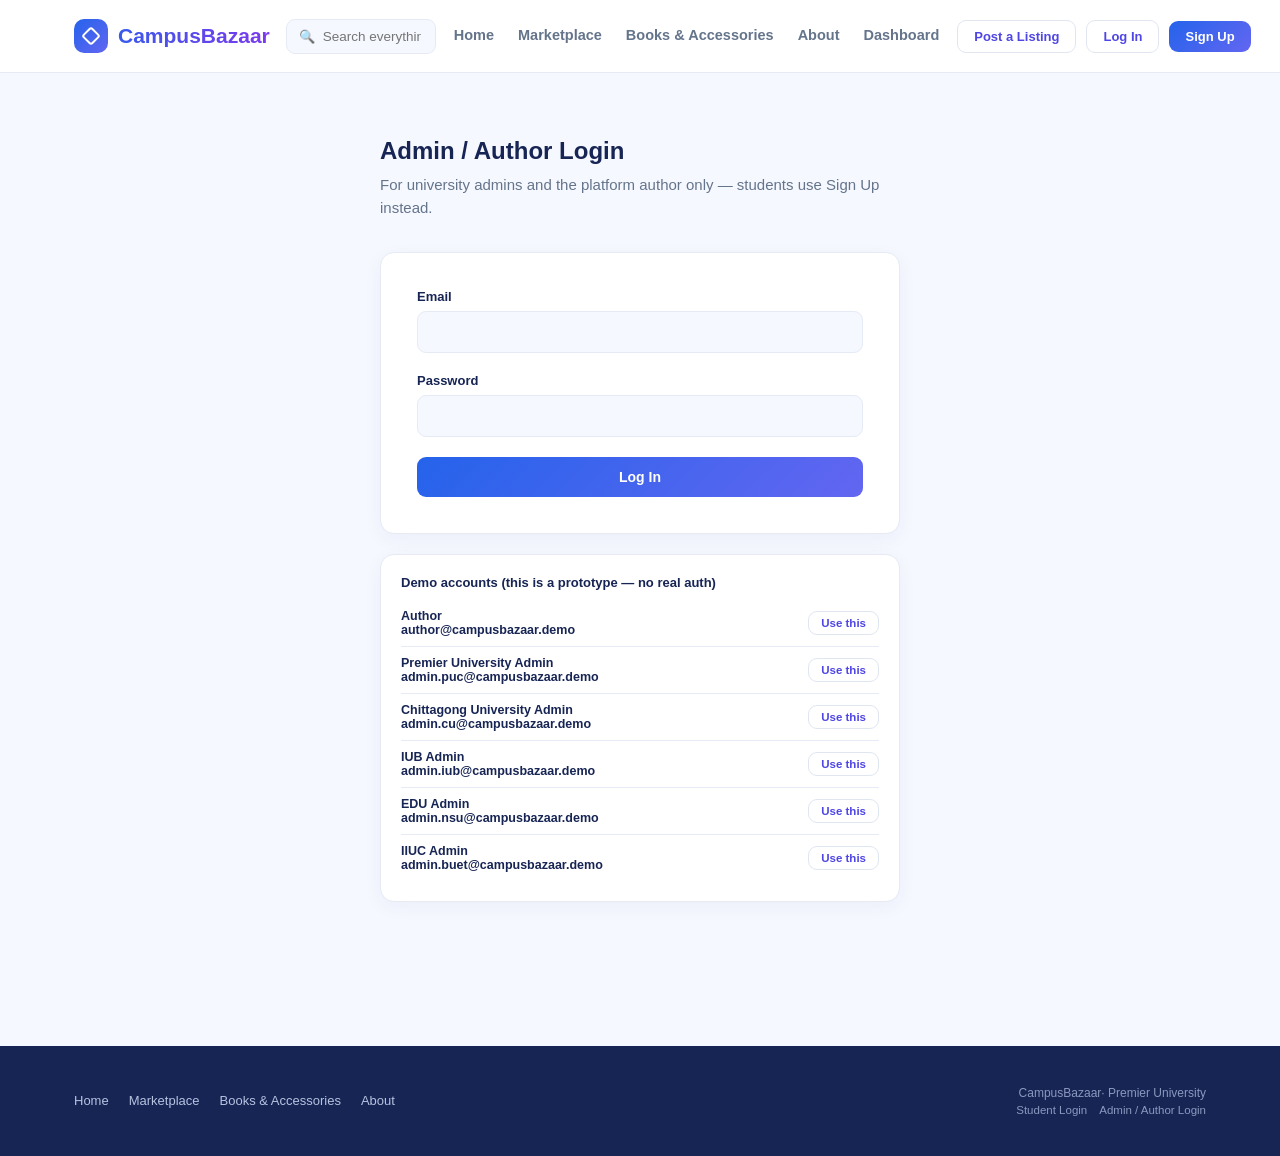
==== admin-login.html @ 133d4c68 "Add Maisha's Work" ====
<!DOCTYPE html>
<html lang="en">

<head>
  <meta charset="UTF-8">
  <meta name="viewport" content="width=device-width, initial-scale=1.0">
  <title>Admin Login — CampusBazaar</title>
  <link rel="stylesheet" href="common.css">
  <link rel="stylesheet" href="admin-login.css">
</head>

<body>

  <header class="site">
    <div id="site-header"></div>
  </header>

  <main class="wrap">
    <div class="section-pad narrow-col">
      <div class="section-head">
        <h2>Admin / Author Login</h2>
        <p>For university admins and the platform author only — students use Sign Up instead.</p>
      </div>
      <form class="form-card" id="adminLoginForm" novalidate>
        <div class="field" id="f-email">
          <label>Email</label>
          <input type="email" id="loginEmail">
          <div class="field-error">Enter the email for your admin or author account.</div>
        </div>
        <div class="field" id="f-password">
          <label>Password</label>
          <input type="password" id="loginPassword">
          <div class="field-error">Incorrect password.</div>
        </div>
        <button type="submit" class="btn btn-primary btn-block">Log In</button>
        <div class="toast error" id="loginError">No account matches that email and password.</div>
      </form>
      <div class="card-white demo-box">
        <div style="font-weight:700;font-size:13px;margin-bottom:10px;">Demo accounts (this is a prototype — no real
          auth)</div>
        <div id="demoAccountList"></div>
      </div>
    </div>
  </main>
  <footer class="site">
    <div id="site-footer"></div>
  </footer>
  <script>window.CB_ACTIVE_PAGE = '';</script>
  <script src="data.js"></script>
  <script src="store.js"></script>
  <script src="shared.js"></script>
  <script src="nav.js"></script>
  <script src="admin-login.js"></script>
</body>
</html>
---- common.css ----
/*CampusBazaar — common.css*/

:root {
  /* brand colours */
  --blue: #2563EB;
  --indigo: #4F46E5;
  --purple: #7C3AED;
  --navy: #172554;
  --bg: #F6F8FF;
  --white: #FFFFFF;
  --text: #172554;
  --text-2: #64748B;
  --border: #E5EAF4;
  --border-btn: #E0E6F0;
  --success: #10B981;
  --warning: #F59E0B;
  --danger: #EF4444;

  /* gradients */
  --grad-btn: linear-gradient(135deg, #2563EB, #6366F1);
  --grad-heading: linear-gradient(90deg, #2563EB, #7C3AED);

  /* shape */
  --radius-sm: 9px;
  --radius-md: 14px;
  --shadow-card: 0 5px 18px rgba(40, 65, 130, .05);
  --shadow-hover: 0 10px 28px rgba(40, 65, 130, .12);

  --font: Arial, sans-serif;
}
* {
  box-sizing: border-box;
}
html {
  scroll-behavior: smooth;
}
body {
  margin: 0;
  font-family: var(--font);
  background: var(--bg);
  color: var(--text);
  -webkit-font-smoothing: antialiased;
}
img,
svg {
  display: block;
  max-width: 100%;
}
a {
  color: inherit;
  text-decoration: none;
}
button {
  font-family: inherit;
  cursor: pointer;
}
input,
select,
textarea {
  font-family: inherit;
}
h1,
h2,
h3,
h4 {
  font-family: var(--font);
  margin: 0;
  color: var(--navy);
}
p {
  margin: 0;
  line-height: 1.55;
}
.mono {
  font-family: var(--font);
  font-weight: 700;
}
/* gradient text */
.grad-text,
.hero h1 em {
  background: var(--grad-heading);
  -webkit-background-clip: text;
  background-clip: text;
  -webkit-text-fill-color: transparent;
  color: transparent;
  font-style: normal;
}
/*layout helpers*/
.wrap {
  max-width: 1180px;
  margin: 0 auto;
  padding: 0 24px;
}
.eyebrow {
  font-size: 12px;
  letter-spacing: 1.5px;
  text-transform: uppercase;
  color: var(--indigo);
  font-weight: 700;
}
.section-pad {
  padding: 64px 0;
}
.section-head {
  margin-bottom: 32px;
}
.section-head p {
  color: var(--text-2);
  margin-top: 8px;
  font-size: 15px;
}
.grid {
  display: grid;
  gap: 20px;
}
.grid-3 {
  grid-template-columns: repeat(3, 1fr);
}
.grid-4 {
  grid-template-columns: repeat(4, 1fr);
}
@media(max-width:900px) {
  .grid-3 {
    grid-template-columns: repeat(2, 1fr);
  }
  .grid-4 {
    grid-template-columns: repeat(2, 1fr);
  }
}
@media(max-width:600px) {
  .grid-3,
  .grid-4 {
    grid-template-columns: 1fr;
  }
}
/*buttons (two styles only)*/
.btn {
  display: inline-flex;
  align-items: center;
  justify-content: center;
  gap: 8px;
  padding: 12px 22px;
  border-radius: 9px;
  font-weight: 700;
  font-size: 14px;
  border: 1px solid transparent;
  transition: transform .15s ease, box-shadow .15s ease, filter .15s ease, background .15s ease;
  white-space: nowrap;
}
.btn:active {
  transform: scale(0.97);
}
/* primary */
.btn-primary {
  background: var(--grad-btn);
  color: #fff;
  border: none;
}
.btn-primary:hover {
  filter: brightness(1.08);
  box-shadow: 0 6px 16px rgba(37, 99, 235, .28);
}
/* white with border*/
.btn-outline,
.btn-ghost {
  background: #fff;
  color: var(--indigo);
  border: 1px solid var(--border-btn);
}
.btn-outline:hover,
.btn-ghost:hover {
  border-color: var(--indigo);
  background: var(--bg);
}
.btn-sm {
  padding: 8px 16px;
  font-size: 13px;
}
.btn-block {
  width: 100%;
}
/* destructive action */
.btn-danger-outline {
  background: #fff;
  color: var(--danger);
  border: 1px solid var(--border-btn);
}
.btn-danger-outline:hover {
  border-color: var(--danger);
  background: #FEF2F2;
}
.btn:disabled {
  opacity: 0.5;
  cursor: not-allowed;
}
.btn:disabled:hover {
  filter: none;
  box-shadow: none;
}
/*top nav*/
header.site {
  position: sticky;
  top: 0;
  z-index: 100;
  background: rgba(255, 255, 255, 0.92);
  backdrop-filter: blur(8px);
  border-bottom: 1px solid var(--border);
}
.nav-inner {
  display: flex;
  align-items: center;
  justify-content: space-between;
  height: 72px;
  gap: 16px;
}
.logo {
  display: flex;
  align-items: center;
  gap: 10px;
  font-weight: 700;
  font-size: 21px;
  flex-shrink: 0;
  background: var(--grad-heading);
  -webkit-background-clip: text;
  background-clip: text;
  -webkit-text-fill-color: transparent;
  color: transparent;
}
.logo-mark {
  width: 34px;
  height: 34px;
  border-radius: 10px;
  background: var(--grad-btn);
  position: relative;
  flex-shrink: 0;
}
.logo-mark::after {
  content: "";
  position: absolute;
  inset: 10px;
  border: 2px solid #fff;
  border-radius: 3px;
  transform: rotate(45deg);
}
.nav-links {
  display: flex;
  gap: 20px;
  align-items: center;
}
.nav-links a:not(.btn) {
  font-size: 14.5px;
  font-weight: 700;
  color: var(--text-2);
  padding: 6px 2px;
  border-bottom: 2px solid transparent;
  transition: border-color .15s ease, color .15s ease;
}
.nav-links a:not(.btn):hover,
.nav-links a.active {
  color: var(--indigo);
  border-color: var(--indigo);
}
.nav-links a {
  white-space: nowrap;
}
/* buttons live in .nav-actions on desktop and inside the dropdown menu on mobile */
.nav-links .btn {
  display: none;
}
.nav-actions {
  display: flex;
  align-items: center;
  gap: 10px;
  flex-shrink: 0;
}
.hamburger {
  display: none;
  flex-direction: column;
  gap: 5px;
  width: 28px;
  background: none;
  border: none;
  padding: 4px;
}
.hamburger span {
  display: block;
  height: 2px;
  background: var(--navy);
  border-radius: 2px;
}
/* global search box in the nav */
.nav-search {
  position: relative;
  flex: 1;
  min-width: 150px;
  max-width: 260px;
}
.nav-search form {
  display: block;
  width: 100%;
  margin: 0;
}
.nav-search input {
  width: 100%;
  padding: 9px 14px 9px 36px;
  border-radius: 9px;
  border: 1px solid var(--border);
  background: var(--bg);
  font-size: 13.5px;
  color: var(--text);
}
.nav-search input:focus {
  outline: none;
  border-color: var(--blue);
  background: var(--white);
}
.nav-search .icon {
  position: absolute;
  left: 13px;
  top: 50%;
  transform: translateY(-50%);
  color: var(--text-2);
  font-size: 13px;
  background: none;
  border: none;
  padding: 0;
  margin: 0;
  cursor: pointer;
  line-height: 1;
  z-index: 1;
}
@media(max-width:960px) {
  .nav-search {
    display: none;
  }
  .nav-links {
    position: fixed;
    top: 72px;
    left: 0;
    right: 0;
    background: var(--white);
    flex-direction: column;
    align-items: flex-start;
    padding: 20px 24px;
    gap: 16px;
    border-bottom: 1px solid var(--border);
    transform: translateY(-130%);
    opacity: 0;
    transition: transform .25s ease, opacity .25s ease;
    pointer-events: none;
    z-index: 99;
  }
  .nav-links.open {
    transform: translateY(0);
    opacity: 1;
    pointer-events: auto;
  }
  .hamburger {
    display: flex;
  }
  .nav-links .btn {
    display: inline-flex;
  }
  .nav-actions .btn {
    display: none;
  }
}
/* cards */
.listing-card,
.form-card,
.card-white,
.dash-row,
.verify-row,
.admin-list-row,
.review-card,
.seller-box,
.team-card,
.chat-box {
  background: var(--white);
  border: 1px solid var(--border);
  border-radius: 14px;
  box-shadow: var(--shadow-card);
}
.listing-card {
  overflow: hidden;
  position: relative;
  cursor: pointer;
  transition: transform .18s ease, box-shadow .18s ease;
  display: flex;
  flex-direction: column;
}
.listing-card:hover {
  transform: translateY(-4px);
  box-shadow: var(--shadow-hover);
}
.listing-thumb {
  height: 150px;
  display: flex;
  align-items: center;
  justify-content: center;
  font-size: 52px;
  background: linear-gradient(135deg, #EEF2FF, #F5F3FF);
}
.listing-body {
  padding: 16px 18px 18px;
  flex: 1;
  display: flex;
  flex-direction: column;
  gap: 8px;
}
.listing-tags {
  display: flex;
  gap: 6px;
  flex-wrap: wrap;
}
.tag {
  font-size: 10.5px;
  font-weight: 700;
  letter-spacing: 0.5px;
  text-transform: uppercase;
  padding: 4px 9px;
  border-radius: 999px;
  background: #EEF2FF;
  color: var(--indigo);
}
.tag.exchange {
  background: rgba(245, 158, 11, 0.15);
  color: #B45309;
}
.tag.sold {
  background: rgba(239, 68, 68, 0.12);
  color: var(--danger);
}
.listing-title {
  font-size: 16px;
  font-weight: 700;
  color: var(--text);
}
.listing-meta {
  font-size: 12.5px;
  color: var(--text-2);
}
.listing-price {
  font-weight: 700;
  color: var(--indigo);
  font-size: 16px;
  margin-top: auto;
  padding-top: 6px;
}
.listing-seller-row {
  display: flex;
  align-items: center;
  gap: 6px;
  font-size: 12px;
  color: var(--text-2);
}
/* verified stamp — reused for students AND admins */
.stamp {
  display: inline-flex;
  align-items: center;
  justify-content: center;
  gap: 5px;
  padding: 5px 12px 5px 6px;
  border: 1px solid var(--success);
  border-radius: 999px;
  color: #047857;
  font-size: 10px;
  font-weight: 700;
  letter-spacing: 1px;
  background: rgba(16, 185, 129, 0.08);
  flex-shrink: 0;
}
.stamp.pending {
  border-color: var(--warning);
  color: #B45309;
  background: rgba(245, 158, 11, 0.08);
}
.stamp.rejected {
  border-color: var(--danger);
  color: var(--danger);
  background: rgba(239, 68, 68, 0.06);
}
.stamp-icon {
  width: 16px;
  height: 16px;
  border-radius: 50%;
  background: var(--success);
  color: var(--white);
  display: flex;
  align-items: center;
  justify-content: center;
  font-size: 10px;
  flex-shrink: 0;
}
.stamp.pending .stamp-icon {
  background: var(--warning);
}
.stamp.rejected .stamp-icon {
  background: var(--danger);
}
.stamp.lg {
  padding: 10px 18px 10px 10px;
  font-size: 12px;
}
.stamp.lg .stamp-icon {
  width: 24px;
  height: 24px;
  font-size: 13px;
}
/*filter pills / search*/
.filter-bar {
  display: flex;
  gap: 10px;
  flex-wrap: wrap;
  align-items: center;
  margin-bottom: 28px;
}
.pill {
  padding: 9px 18px;
  border-radius: 9px;
  border: 1px solid var(--border-btn);
  background: var(--white);
  font-size: 13.5px;
  font-weight: 700;
  color: var(--indigo);
  transition: all .15s ease;
}
.pill:hover {
  border-color: var(--indigo);
}
.pill.active {
  background: var(--grad-btn);
  border-color: transparent;
  color: var(--white);
}
.search-input-wrap {
  position: relative;
  flex: 1;
  min-width: 200px;
}
.search-input {
  width: 100%;
  padding: 11px 16px 11px 40px;
  border-radius: 9px;
  border: 1px solid var(--border);
  background: var(--white);
  font-size: 14px;
  color: var(--text);
}
.search-input:focus {
  outline: none;
  border-color: var(--blue);
}
.search-icon {
  position: absolute;
  left: 16px;
  top: 50%;
  transform: translateY(-50%);
  color: var(--text-2);
  font-size: 14px;
}
/* forms */
.form-card {
  padding: 36px;
}
.field {
  margin-bottom: 20px;
}
.field label {
  display: block;
  font-size: 13px;
  font-weight: 700;
  color: var(--text);
  margin-bottom: 7px;
}
.field .hint {
  font-size: 11.5px;
  color: var(--text-2);
  margin-top: 5px;
}
.field input[type=text],
.field input[type=email],
.field input[type=tel],
.field input[type=number],
.field input[type=password],
.field select,
.field textarea {
  width: 100%;
  padding: 12px 14px;
  border-radius: var(--radius-sm);
  border: 1px solid var(--border);
  background: var(--bg);
  font-size: 14px;
  color: var(--text);
  transition: border-color .15s ease;
}
.field input:focus,
.field select:focus,
.field textarea:focus {
  outline: none;
  border-color: var(--blue);
  background: var(--white);
}
.field textarea {
  resize: vertical;
  min-height: 96px;
}
.field-row {
  display: grid;
  grid-template-columns: 1fr 1fr;
  gap: 16px;
}
@media(max-width:600px) {
  .field-row {
    grid-template-columns: 1fr;
  }
}
.field-error {
  color: var(--danger);
  font-size: 11.5px;
  margin-top: 5px;
  display: none;
}
.field.invalid input,
.field.invalid select,
.field.invalid textarea {
  border-color: var(--danger);
}
.field.invalid .field-error {
  display: block;
}
.mode-toggle {
  display: flex;
  gap: 10px;
}
.mode-option {
  flex: 1;
  padding: 14px;
  border: 1px solid var(--border-btn);
  border-radius: var(--radius-sm);
  text-align: center;
  cursor: pointer;
  font-weight: 700;
  font-size: 13.5px;
  color: var(--indigo);
  background: var(--white);
  transition: all .15s ease;
}
.mode-option.selected {
  border-color: transparent;
  background: var(--grad-btn);
  color: var(--white);
}
.file-drop {
  border: 2px dashed var(--border-btn);
  border-radius: var(--radius-sm);
  padding: 26px;
  text-align: center;
  background: var(--bg);
  cursor: pointer;
  position: relative;
}
.file-drop input {
  position: absolute;
  inset: 0;
  opacity: 0;
  cursor: pointer;
}
.file-drop-icon {
  font-size: 26px;
  margin-bottom: 8px;
}
.file-preview {
  margin-top: 14px;
  display: none;
  align-items: center;
  gap: 12px;
  background: var(--white);
  border: 1px solid var(--border);
  border-radius: var(--radius-sm);
  padding: 10px 14px;
}
.file-preview img {
  width: 44px;
  height: 44px;
  object-fit: cover;
  border-radius: 6px;
}
.checkbox-row {
  display: flex;
  align-items: flex-start;
  gap: 10px;
  font-size: 13px;
  color: var(--text-2);
}
.checkbox-row input {
  margin-top: 3px;
  accent-color: var(--indigo);
}
.toast {
  display: none;
  margin-top: 18px;
  padding: 14px 18px;
  border-radius: var(--radius-sm);
  background: rgba(16, 185, 129, 0.1);
  border: 1px solid var(--success);
  color: #047857;
  font-size: 13.5px;
  font-weight: 700;
}
.toast.show {
  display: flex;
  align-items: center;
  gap: 8px;
}
.toast.warn {
  background: rgba(245, 158, 11, 0.12);
  border-color: var(--warning);
  color: #B45309;
}
.toast.error {
  background: rgba(239, 68, 68, 0.08);
  border-color: var(--danger);
  color: var(--danger);
}
/* dashboards / tabs / status */
.tabs {
  display: flex;
  gap: 6px;
  background: #EEF2FF;
  padding: 6px;
  border-radius: 12px;
  width: fit-content;
  margin-bottom: 26px;
}
.tab-btn {
  padding: 10px 20px;
  border-radius: 9px;
  font-size: 13.5px;
  font-weight: 700;
  background: transparent;
  border: none;
  color: var(--text-2);
}
.tab-btn.active {
  background: var(--white);
  color: var(--indigo);
  box-shadow: 0 2px 8px rgba(40, 65, 130, .10);
}
.tab-panel {
  display: none;
}
.tab-panel.active {
  display: block;
}
.dash-row,
.verify-row,
.admin-list-row {
  display: flex;
  align-items: center;
  justify-content: space-between;
  gap: 16px;
  padding: 16px 20px;
  margin-bottom: 12px;
  flex-wrap: wrap;
}
.dash-row-left {
  display: flex;
  align-items: center;
  gap: 14px;
}
.dash-thumb {
  width: 52px;
  height: 52px;
  border-radius: var(--radius-sm);
  background: #EEF2FF;
  display: flex;
  align-items: center;
  justify-content: center;
  font-size: 24px;
  flex-shrink: 0;
}
.status-badge {
  align-self: center;
  font-size: 10.5px;
  font-weight: 700;
  padding: 4px 10px;
  border-radius: 999px;
  letter-spacing: 0.5px;
}
.status-active,
.status-verified,
.status-accepted {
  background: rgba(16, 185, 129, 0.14);
  color: #047857;
}
.status-sold {
  background: rgba(239, 68, 68, 0.12);
  color: var(--danger);
}
.status-pending {
  background: rgba(245, 158, 11, 0.16);
  color: #B45309;
}
.status-rejected,
.status-declined {
  background: rgba(100, 116, 139, 0.14);
  color: var(--text-2);
}
.dash-actions {
  display: flex;
  gap: 8px;
}
/* avatars*/
.avatar,
.avatar-lg {
  border-radius: 50%;
  background: var(--grad-btn);
  color: var(--white);
  display: flex;
  align-items: center;
  justify-content: center;
  font-weight: 700;
  flex-shrink: 0;
}
.avatar {
  width: 44px;
  height: 44px;
}
.avatar-lg {
  width: 88px;
  height: 88px;
  font-size: 32px;
}
/*chat / contact*/
.chat-fab {
  width: 46px;
  height: 46px;
  border-radius: 50%;
  background: var(--grad-btn);
  color: var(--white);
  display: flex;
  align-items: center;
  justify-content: center;
  font-size: 19px;
  border: none;
  flex-shrink: 0;
  box-shadow: 0 4px 12px rgba(37, 99, 235, .28);
  transition: transform .15s ease;
}
.chat-fab:hover {
  transform: scale(1.06);
}
.chat-box {
  display: none;
  margin-top: 14px;
  overflow: hidden;
}
.chat-box.show {
  display: block;
}
.chat-box-header {
  background: var(--grad-btn);
  color: var(--white);
  padding: 12px 16px;
  font-size: 13px;
  font-weight: 700;
  display: flex;
  justify-content: space-between;
  align-items: center;
}
.chat-box-body {
  padding: 24px 16px;
  text-align: center;
  color: var(--text-2);
  font-size: 13px;
}
/* misc*/
.card-white {
  padding: 20px;
}
.divider {
  height: 1px;
  background: var(--border);
  margin: 36px 0;
}
.small-muted {
  font-size: 12.5px;
  color: var(--text-2);
}
.empty-state {
  padding: 40px;
  text-align: center;
  color: var(--text-2);
  font-size: 14px;
}
.back-link {
  display: inline-flex;
  align-items: center;
  gap: 6px;
  font-size: 13.5px;
  font-weight: 700;
  color: var(--text-2);
  margin-bottom: 20px;
}
.back-link:hover {
  color: var(--indigo);
}
/*  footer*/
footer.site {
  background: var(--navy);
  color: #B6C2E0;
  padding: 40px 0;
  margin-top: 80px;
}
.footer-inner {
  display: flex;
  justify-content: space-between;
  align-items: center;
  flex-wrap: wrap;
  gap: 16px;
}
.footer-links {
  display: flex;
  gap: 20px;
  flex-wrap: wrap;
}
.footer-links a {
  font-size: 13px;
  color: #B6C2E0;
}
.footer-links a:hover {
  color: var(--white);
}
.footer-note {
  font-size: 12px;
  color: #8A98BF;
}
.footer-admin-link {
  font-size: 11.5px;
  color: #8A98BF;
}
.footer-admin-link:hover {
  color: var(--white);
}
/* shared dashboard header (Admin / Author / Student dashboards)*/
.admin-header {
  display: flex;
  justify-content: space-between;
  align-items: flex-start;
  margin-bottom: 28px;
  flex-wrap: wrap;
  gap: 12px;
}
/* file:*/
.file-protocol-banner {
  background: #FEF3C7;
  color: #92400E;
  padding: 12px 20px;
  font-size: 13px;
  text-align: center;
  font-weight: 700;
}
.file-protocol-banner code {
  background: rgba(0, 0, 0, 0.08);
  padding: 2px 7px;
  border-radius: 4px;
  font-family: monospace;
}
/* review cards (seller profile + dashboard) */
.review-card {
  padding: 18px 20px;
  margin-bottom: 14px;
}
---- admin-login.css ----
/*admin-login.css */
.narrow-col {
  max-width: 520px;
  margin: 0 auto;
}
.demo-box {
  margin-top: 20px;
}
.demo-row {
  display: flex;
  justify-content: space-between;
  align-items: center;
  gap: 10px;
  padding: 9px 0;
  border-bottom: 1px solid var(--border);
  font-size: 12.5px;
}
.demo-row:last-child {
  border-bottom: none;
}
.demo-row button {
  background: #fff;
  border: 1px solid var(--border-btn);
  border-radius: 9px;
  padding: 5px 12px;
  font-size: 11.5px;
  font-weight: 600;
  color: var(--indigo);
}
.demo-row button:hover {
  background: var(--grad-btn);
  color: var(--white);
  border-color: transparent;
}
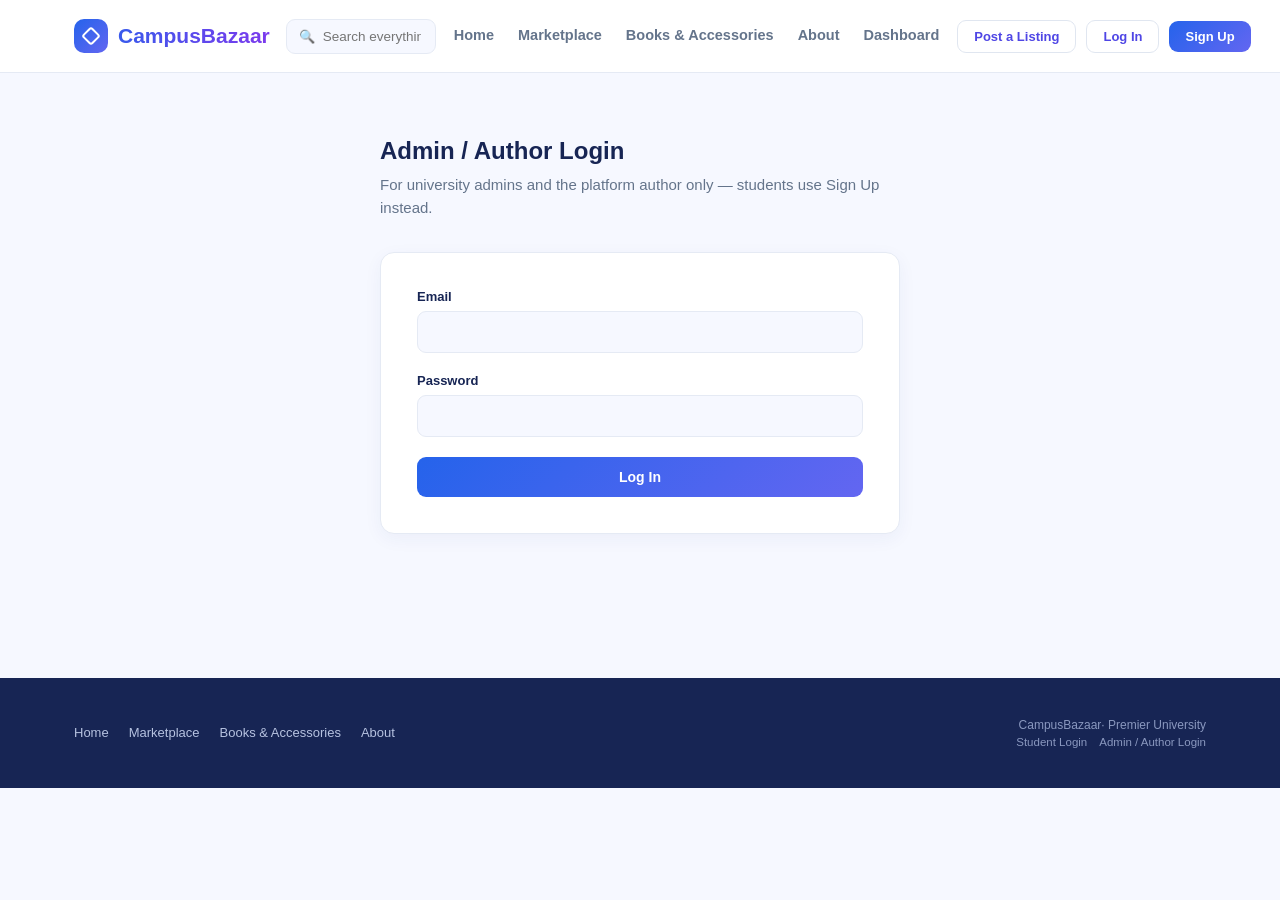
==== commit b58a4acc: "Update change files" ====
--- a/admin-login.html
+++ b/admin-login.html
@@ -35,11 +35,13 @@
         <button type="submit" class="btn btn-primary btn-block">Log In</button>
         <div class="toast error" id="loginError">No account matches that email and password.</div>
       </form>
+      <!-- Demo accounts box
       <div class="card-white demo-box">
         <div style="font-weight:700;font-size:13px;margin-bottom:10px;">Demo accounts (this is a prototype — no real
           auth)</div>
         <div id="demoAccountList"></div>
       </div>
+      -->
     </div>
   </main>
   <footer class="site">
--- a/admin-login.css
+++ b/admin-login.css
@@ -1,8 +1,9 @@
-/*admin-login.css */
+
 .narrow-col {
   max-width: 520px;
   margin: 0 auto;
 }
+/* Demo accounts box styles disabled (kept for reference)
 .demo-box {
   margin-top: 20px;
 }
@@ -31,4 +32,5 @@
   background: var(--grad-btn);
   color: var(--white);
   border-color: transparent;
-}+}
+*/
